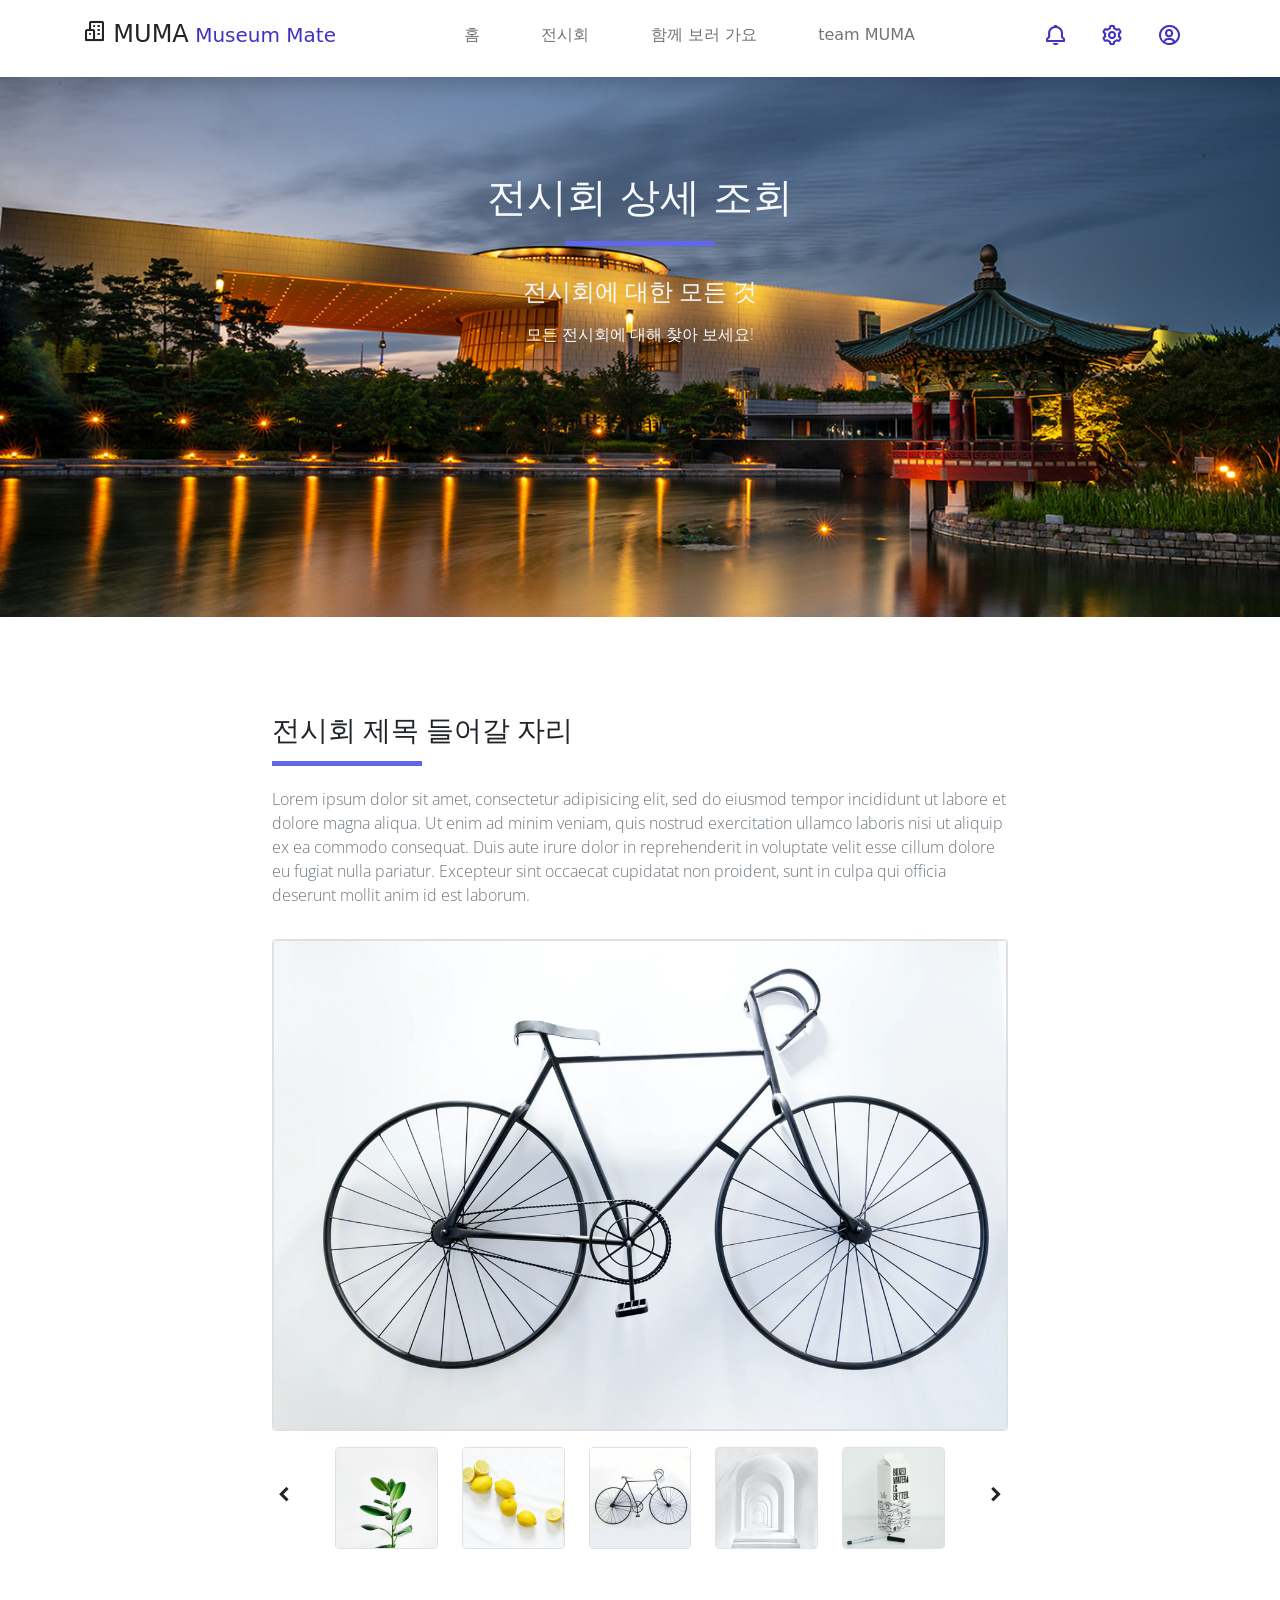
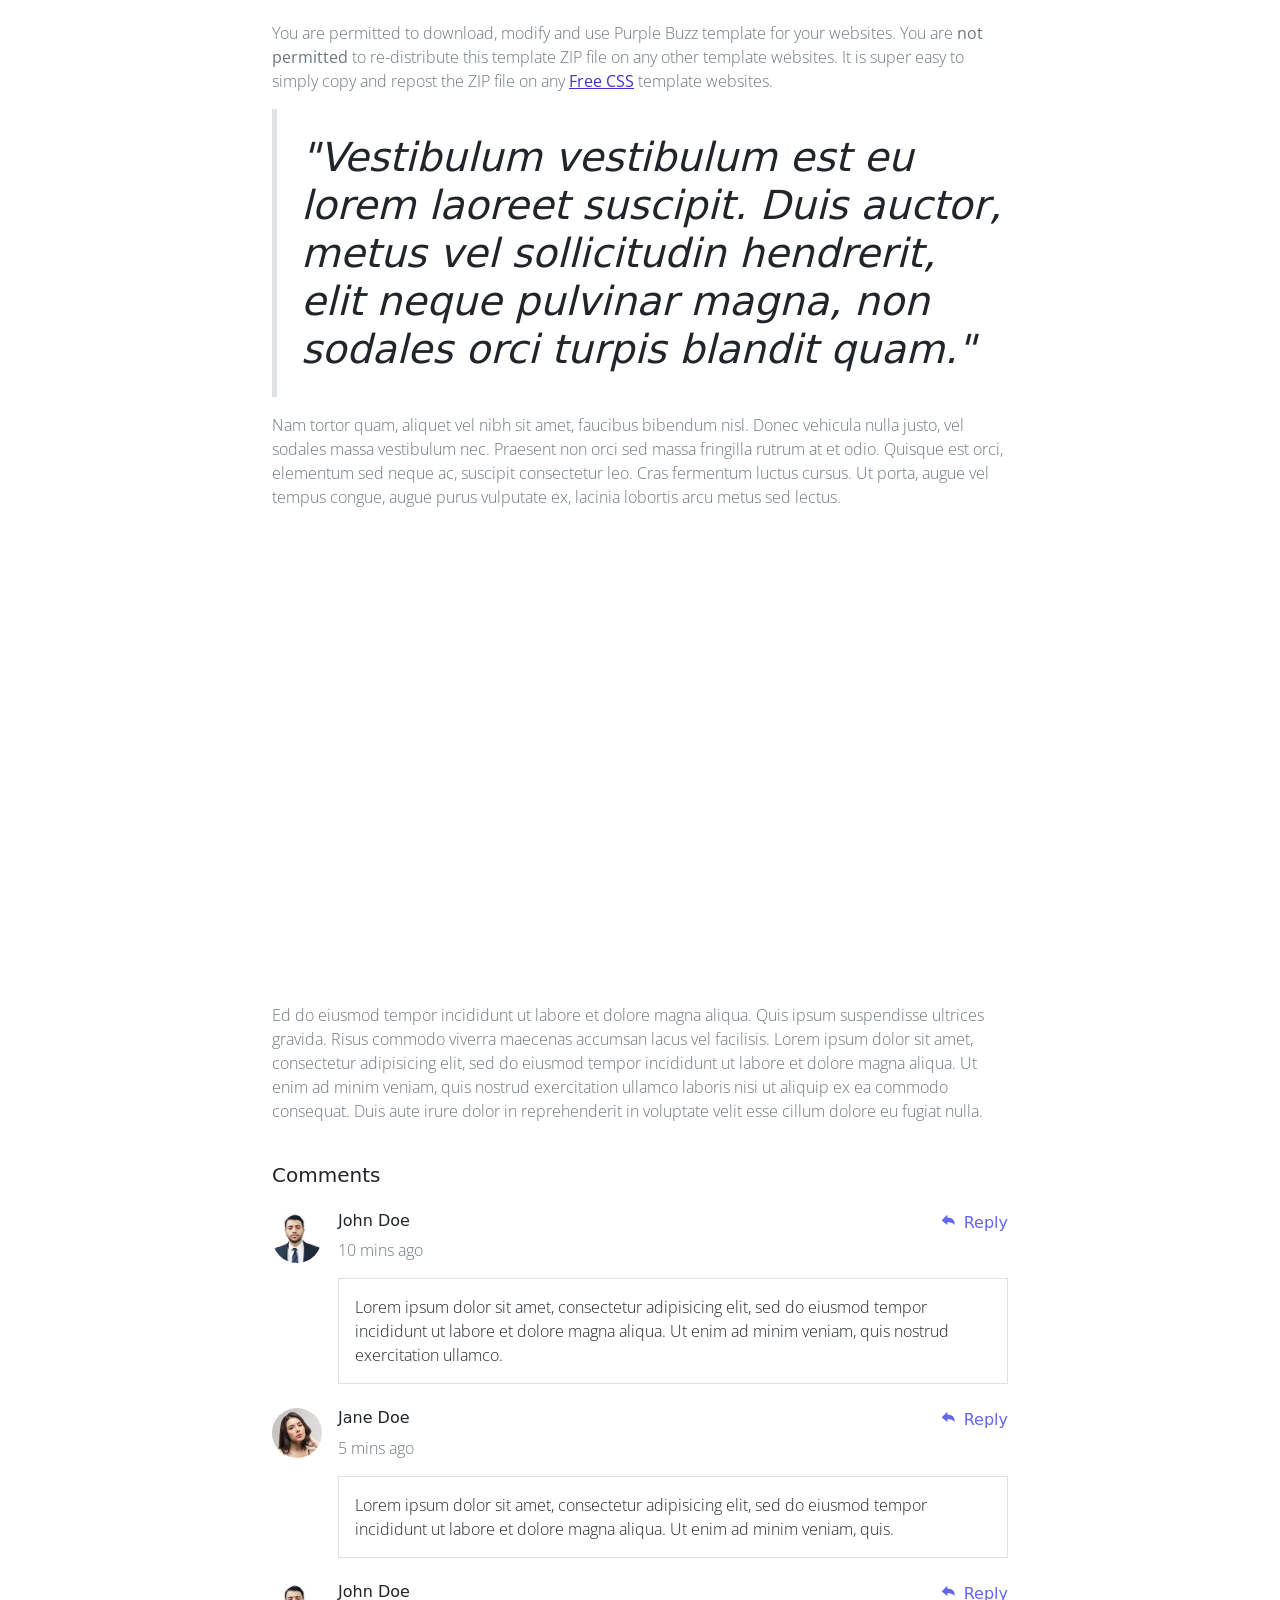
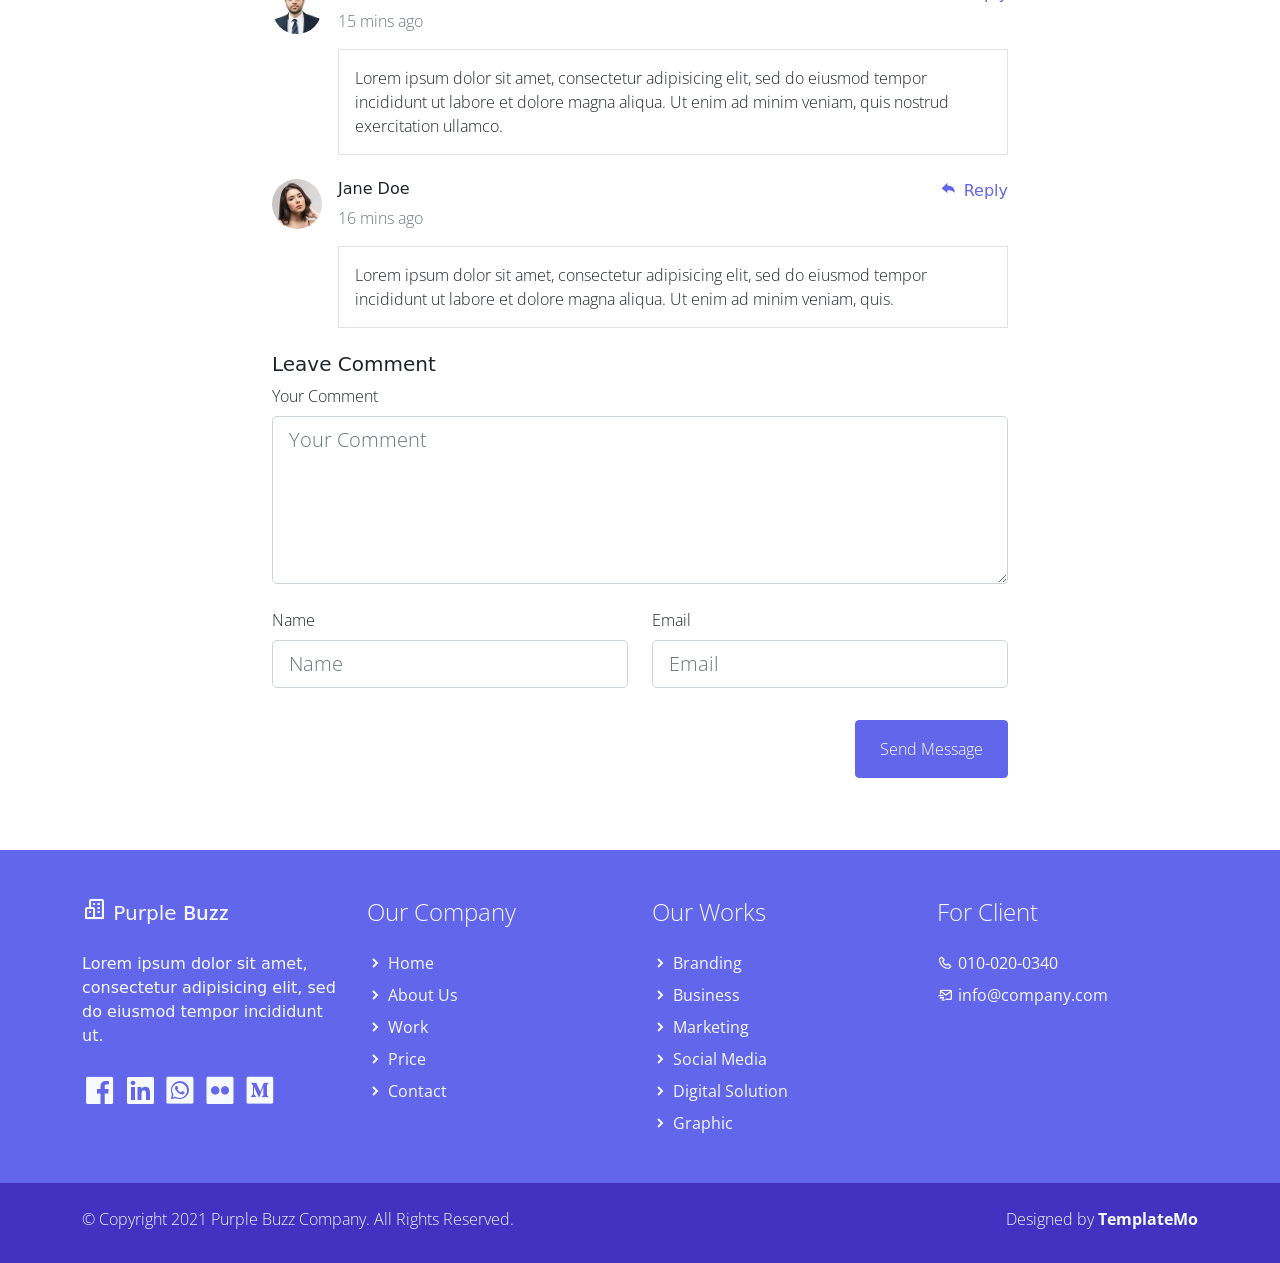
==== work-single.html @ 75fea92e "first" ====
<!DOCTYPE html>
<html lang="en">

<head>
    <title>Museum Mate - 전시회 상세 조회</title>
    <meta charset="utf-8">
    <meta name="viewport" content="width=device-width, initial-scale=1">
    <link rel="apple-touch-icon" href="assets/img/apple-icon.png">
    <link rel="shortcut icon" type="image/x-icon" href="assets/img/favicon.ico">
    <!-- Load Require CSS -->
    <link href="assets/css/bootstrap.min.css" rel="stylesheet">
    <!-- Font CSS -->
    <link href="assets/css/boxicon.min.css" rel="stylesheet">
    <link href="https://fonts.googleapis.com/css2?family=Open+Sans:wght@300;400;600&display=swap" rel="stylesheet">
    <!-- Load Tempalte CSS -->
    <link rel="stylesheet" href="assets/css/templatemo.css">
    <!-- Custom CSS -->
    <link rel="stylesheet" href="assets/css/custom.css">
<!--
    
TemplateMo 561 Purple Buzz

https://templatemo.com/tm-561-purple-buzz

-->
</head>

<body>
    <!-- Header -->
    <nav id="main_nav" class="navbar navbar-expand-lg navbar-light bg-white shadow">
        <div class="container d-flex justify-content-between align-items-center">
            <a class="navbar-brand h1" href="index.html">
                <i class='bx bx-buildings bx-sm text-dark'></i>
                <span class="text-dark h4">MUMA</span> <span class="text-primary h5">Museum Mate</span>
            </a>
            <button class="navbar-toggler border-0" type="button" data-bs-toggle="collapse"
                data-bs-target="#navbar-toggler-success" aria-controls="navbarSupportedContent" aria-expanded="false"
                aria-label="Toggle navigation">
                <span class="navbar-toggler-icon"></span>
            </button>

            <div class="align-self-center collapse navbar-collapse flex-fill  d-lg-flex justify-content-lg-between" id="navbar-toggler-success">
                <div class="flex-fill mx-xl-5 mb-2">
                    <ul class="nav navbar-nav d-flex justify-content-between mx-xl-5 text-center text-dark">
                        <li class="nav-item">
                            <a class="nav-link btn-outline-primary rounded-pill px-3" href="index.html">홈</a>
                        </li>
                        <li class="nav-item">
                            <a class="nav-link btn-outline-primary rounded-pill px-3" href="work.html">전시회</a>
                        </li>
                        <li class="nav-item">
                            <a class="nav-link btn-outline-primary rounded-pill px-3" href="pricing.html">함께 보러 가요</a>
                        </li>
                        <li class="nav-item">
                            <a class="nav-link btn-outline-primary rounded-pill px-3" href="about.html">team MUMA</a>
                        </li>
                    </ul>
                </div>
                <div class="navbar align-self-center d-flex">
                    <a class="nav-link" href="#"><i class='bx bx-bell bx-sm bx-tada-hover text-primary'></i></a>
                    <a class="nav-link" href="#"><i class='bx bx-cog bx-sm text-primary'></i></a>
                    <a class="nav-link" href="#"><i class='bx bx-user-circle bx-sm text-primary'></i></a>
                </div>
            </div>
        </div>
    </nav>
    <!-- Close Header -->


    <!-- Start Banner Hero -->
    <div id="index_banner" class="bg-light w-100">
        <div class="container-fluid text-light d-flex justify-content-center align-items-center border-0 rounded-0 p-0 py-5">
            <div class="banner-content col-lg-8 m-lg-auto text-center py-5 px-3">
                <h1 class="banner-heading h2 pb-5 typo-space-line-center">전시회 상세 조회</<h1>
                </h1>
                <h3 class="h4 pb-2 light-300">전시회에 대한 모든 것</h3>
                <p class="banner-footer light-300">
                    모든 전시회에 대해 찾아 보세요!
                </p>
            </div>
        </div>
    </div>
    <!-- End Banner Hero -->

    <!-- Start Work Sigle -->
    <section id="exhibition-container" class="container py-5">

        <div class="row pt-5">
            <div class="worksingle-content col-lg-8 m-auto text-left justify-content-center">
                <h2 class="worksingle-heading h3 pb-3 light-300 typo-space-line">전시회 제목 들어갈 자리</h2>
                <p class="worksingle-footer py-3 text-muted light-300">
                    Lorem ipsum dolor sit amet, consectetur adipisicing elit, sed do eiusmod
                    tempor incididunt ut labore et dolore magna aliqua. Ut enim ad minim veniam,
                    quis nostrud exercitation ullamco laboris nisi ut aliquip ex ea commodo
                    consequat. Duis aute irure dolor in reprehenderit in voluptate velit esse
                    cillum dolore eu fugiat nulla pariatur. Excepteur sint occaecat cupidatat non
                    proident, sunt in culpa qui officia deserunt mollit anim id est laborum.
                </p>
            </div>
        </div><!-- End Blog Cover -->

        <div class="row justify-content-center pb-4">
            <div class="col-lg-8">
                <div id="templatemo-slide-link-target" class="card mb-3">
                    <img class="img-fluid border rounded" src="./assets/img/work-slide-04.jpg" alt="Card image cap">
                </div>
                <div class="worksingle-slide-footer row">

                    <!--Start Controls-->
                    <div class="col-1 align-self-center">
                        <a href="#multi-item-example" role="button" data-bs-slide="prev">
                            <i class='bx bxs-chevron-left bx-sm text-dark'></i>
                        </a>
                    </div>
                    <!--End Controls-->

                    <!--Start Carousel Wrapper-->
                    <div id="multi-item-example" class="col-10 carousel slide" data-bs-ride="carousel">
                        <!--Start Slides-->
                        <div class="carousel-inner" role="listbox">

                            <!--First slide-->
                            <div class="carousel-item active">
                                <div class="row">
                                    <div class="col">
                                        <a class="templatemo-slide-link" href="./assets/img/work-slide-06.jpg">
                                            <img class="img-fluid border rounded" src="./assets/img/work-slide-06-small.jpg" alt="Product Image">
                                        </a>
                                    </div>
                                    <div class="col">
                                        <a class="templatemo-slide-link" href="./assets/img/work-slide-05.jpg">
                                            <img class="img-fluid border rounded" src="./assets/img/work-slide-05-small.jpg" alt="Product Image">
                                        </a>
                                    </div>
                                    <div class="col">
                                        <a class="templatemo-slide-link" href="./assets/img/work-slide-04.jpg">
                                            <img class="img-fluid border rounded" src="./assets/img/work-slide-04-small.jpg" alt="Product Image">
                                        </a>
                                    </div>
                                    <div class="col">
                                        <a class="templatemo-slide-link" href="./assets/img/work-slide-03.jpg">
                                            <img class="img-fluid border rounded" src="./assets/img/work-slide-03-small.jpg" alt="Product Image">
                                        </a>
                                    </div>
                                    <div class="col">
                                        <a class="templatemo-slide-link" href="./assets/img/work-slide-01.jpg">
                                            <img class="img-fluid border rounded" src="./assets/img/work-slide-01-small.jpg" alt="Product Image">
                                        </a>
                                    </div>
                                </div>
                            </div>
                            <!--/.First slide-->

                            <!--Second slide-->
                            <div class="carousel-item">
                                <div class="row">
                                    <div class="col">
                                        <a class="templatemo-slide-link" href="./assets/img/work-slide-01.jpg">
                                            <img class="img-fluid border rounded" src="./assets/img/work-slide-01-small.jpg" alt="Product Image">
                                        </a>
                                    </div>
                                    <div class="col">
                                        <a class="templatemo-slide-link" href="./assets/img/work-slide-03.jpg">
                                            <img class="img-fluid border rounded" src="./assets/img/work-slide-03-small.jpg" alt="Product Image">
                                        </a>
                                    </div>
                                    <div class="col">
                                        <a class="templatemo-slide-link" href="./assets/img/work-slide-02.jpg">
                                            <img class="img-fluid border rounded" src="./assets/img/work-slide-02-small.jpg" alt="Product Image">
                                        </a>
                                    </div>
                                    <div class="col">
                                        <a class="templatemo-slide-link" href="./assets/img/work-slide-01.jpg">
                                            <img class="img-fluid border rounded" src="./assets/img/work-slide-01-small.jpg" alt="Product Image">
                                        </a>
                                    </div>
                                    <div class="col">
                                        <a class="templatemo-slide-link" href="./assets/img/work-slide-06.jpg">
                                            <img class="img-fluid border rounded" src="./assets/img/work-slide-06-small.jpg" alt="Product Image">
                                        </a>
                                    </div>
                                </div>
                            </div>
                            <!--/.Second slide-->

                            <!--Second slide-->
                            <div class="carousel-item">
                                <div class="row">
                                    <div class="col">
                                        <a class="templatemo-slide-link" href="./assets/img/work-slide-01.jpg">
                                            <img class="img-fluid border rounded" src="./assets/img/work-slide-01-small.jpg" alt="Product Image">
                                        </a>
                                    </div>
                                    <div class="col">
                                        <a class="templatemo-slide-link" href="./assets/img/work-slide-03.jpg">
                                            <img class="img-fluid border rounded" src="./assets/img/work-slide-03-small.jpg" alt="Product Image">
                                        </a>
                                    </div>
                                    <div class="col">
                                        <a class="templatemo-slide-link" href="./assets/img/work-slide-02.jpg">
                                            <img class="img-fluid border rounded" src="./assets/img/work-slide-02-small.jpg" alt="Product Image">
                                        </a>
                                    </div>
                                    <div class="col">
                                        <a class="templatemo-slide-link" href="./assets/img/work-slide-01.jpg">
                                            <img class="img-fluid border rounded" src="./assets/img/work-slide-01-small.jpg" alt="Product Image">
                                        </a>
                                    </div>
                                    <div class="col">
                                        <a class="templatemo-slide-link" href="./assets/img/work-slide-06.jpg">
                                            <img class="img-fluid border rounded" src="./assets/img/work-slide-06-small.jpg" alt="Product Image">
                                        </a>
                                    </div>
                                </div>
                            </div>
                            <!--/.Second slide-->

                        </div>
                        <!--End Slides-->
                    </div>
                    <!--End Carousel Wrapper-->

                    <!--Start Controls-->
                    <div class="col-1 align-self-center text-end">
                        <a href="#multi-item-example" role="button" data-bs-slide="next">
                            <i class='bx bxs-chevron-right bx-sm text-dark'></i>
                        </a>
                    </div>
                    <!--End Controls-->

                </div>
            </div>
        </div><!-- End Slider -->

        <div class="row">
            <div class="col-md-8 m-auto text-left justify-content-center">
                <p class="pt-5 text-muted light-300">
                    You are permitted to download, modify and use Purple Buzz template for your websites. You are <strong>not permitted</strong> to re-distribute this template ZIP file on any other template websites. It is super easy to simply copy and repost the ZIP file on any <a rel="nofollow" href="https://www.google.com/search?q=free+css" target="_blank">Free CSS</a> template websites.
                </p>
            </div>
        </div><!-- End Paragrph -->


        <div class="row">
            <div class="col-md-8 m-auto text-left justify-content-center">
                <p class="display-6 py-4 ps-4 border border-5 border-top-0 border-end-0 border-bottom-0 border-start">
                    <i>
                          "Vestibulum vestibulum est eu lorem laoreet suscipit. Duis auctor,
                          metus vel sollicitudin hendrerit, elit neque pulvinar magna, non
                          sodales orci turpis blandit quam."
                      </i>
                </p>
                <p class="text-muted light-300">
                    Nam tortor quam, aliquet vel nibh sit amet, faucibus bibendum nisl.
                    Donec vehicula nulla justo, vel sodales massa vestibulum nec. Praesent
                    non orci sed massa fringilla rutrum at et odio. Quisque est orci,
                    elementum sed neque ac, suscipit consectetur leo. Cras fermentum luctus
                    cursus. Ut porta, augue vel tempus congue, augue purus vulputate ex,
                    lacinia lobortis arcu metus sed lectus.
                </p>
            </div>
        </div><!-- End Qute -->


        <div class="row justify-content-center">
            <div class="col-lg-8 pt-4 pb-4">
                <div class="ratio ratio-16x9">
                    <iframe class="embed-responsive-item" src="https://www.youtube.com/embed/1z--ZRS5x5U" allowfullscreen></iframe>
                </div>
            </div>
        </div><!-- End Video -->

        <div class="row justify-content-center">
            <div class="col-lg-8 ml-auto mr-auto pt-3 pb-4">
                <p class="text-muted light-300">
                    Ed do eiusmod tempor incididunt ut labore et dolore magna aliqua.
                    Quis ipsum suspendisse ultrices gravida. Risus commodo viverra maecenas
                    accumsan lacus vel facilisis. Lorem ipsum dolor sit amet, consectetur
                    adipisicing elit, sed do eiusmod tempor incididunt ut labore et dolore
                    magna aliqua. Ut enim ad minim veniam, quis nostrud exercitation ullamco
                    laboris nisi ut aliquip ex ea commodo consequat. Duis aute irure dolor
                    in reprehenderit in voluptate velit esse cillum dolore eu fugiat nulla.
                </p>
            </div>
        </div>
        <!-- End Work Sigle -->

        <!-- Start Comment -->
        <div class="row justify-content-center">
            <div class="worksingle-comment-heading col-8 m-auto pb-3">
                <h4 class="h5">Comments</h4>
            </div>
        </div>

        <div class="row pb-4">
            <div class="worksingle-comment-body col-md-8 m-auto">
                <div class="d-flex">
                    <div>
                        <img class="rounded-circle" src="./assets/img/team-05.jpg" style="width: 50px;">
                    </div>
                    <div class="comment-body">
                        <div class="comment-header d-flex justify-content-between ms-3">
                            <div class="header text-start">
                                <h5 class="h6">John Doe</h5>
                                <p class="text-muted light-300">10 mins ago</p>
                            </div>
                            <a href="#" class="text-decoration-none text-secondary"><i class='bx bxs-share me-2'></i>Reply</a>
                        </div>
                        <div class="footer">
                            <div class="card-body border ms-3 light-300">
                                Lorem ipsum dolor sit amet, consectetur adipisicing elit, sed do eiusmod
                                tempor incididunt ut labore et dolore magna aliqua. Ut enim ad minim veniam,
                                quis nostrud exercitation ullamco.
                            </div>
                        </div>
                    </div>
                </div>
            </div>
        </div><!-- End Comment -->


        <div class="row pb-4">
            <div class="col-lg-8 m-auto">
                <div class="d-flex">
                    <div>
                        <img class="rounded-circle" src="./assets/img/team-01.jpg" style="width: 50px;">
                    </div>
                    <div class="comment-body">
                        <div class="comment-header d-flex justify-content-between ms-3">
                            <div class="header text-start">
                                <h5 class="h6">Jane Doe</h5>
                                <p class="text-muted light-300">5 mins ago</p>
                            </div>
                            <a href="#" class="text-decoration-none text-secondary"><i class='bx bxs-share me-2'></i>Reply</a>
                        </div>
                        <div class="footer">
                            <div class="card-body border ms-3 light-300">
                                Lorem ipsum dolor sit amet, consectetur adipisicing elit, sed do eiusmod
                                tempor incididunt ut labore et dolore magna aliqua. Ut enim ad minim veniam,
                                quis.
                            </div>
                        </div>
                    </div>
                </div>
            </div>
        </div><!-- End Comment -->


        <div class="row pb-4">
            <div class="col-lg-8 m-auto">
                <div class="d-flex ml-4">
                    <div>
                        <img class="rounded-circle" src="./assets/img/team-05.jpg" style="width: 50px;">
                    </div>
                    <div class="comment-body">
                        <div class="comment-header d-flex justify-content-between ms-3">
                            <div class="header text-start">
                                <h5 class="h6">John Doe</h5>
                                <p class="text-muted light-300">15 mins ago</p>
                            </div>
                            <a href="#" class="text-decoration-none text-secondary"><i class='bx bxs-share me-2'></i>Reply</a>
                        </div>
                        <div class="footer">
                            <div class="card-body border ms-3 light-300">
                                Lorem ipsum dolor sit amet, consectetur adipisicing elit, sed do eiusmod
                                tempor incididunt ut labore et dolore magna aliqua. Ut enim ad minim veniam,
                                quis nostrud exercitation ullamco.
                            </div>
                        </div>
                    </div>
                </div>
            </div>
        </div><!-- End Comment -->


        <div class="row pb-4">
            <div class="col-lg-8 m-auto">
                <div class="d-flex ml-5">
                    <div>
                        <img class="rounded-circle" src="./assets/img/team-01.jpg" style="width: 50px;">
                    </div>
                    <div class="comment-body">
                        <div class="comment-header d-flex justify-content-between ms-3">
                            <div class="header text-start">
                                <h5 class="h6">Jane Doe</h5>
                                <p class="text-muted light-300">16 mins ago</p>
                            </div>
                            <a href="#" class="text-decoration-none text-secondary"><i class='bx bxs-share me-2'></i>Reply</a>
                        </div>
                        <div class="footer">
                            <div class="card-body border ms-3 light-300">
                                Lorem ipsum dolor sit amet, consectetur adipisicing elit, sed do eiusmod
                                tempor incididunt ut labore et dolore magna aliqua. Ut enim ad minim veniam,
                                quis.
                            </div>
                        </div>
                    </div>
                </div>
            </div>
        </div><!-- End Comment -->


        <div class="row pb-4">
            <div class="worksingle-comment-footer col-lg-8 m-auto">
                <h4 class="h5">Leave Comment</h4>
                <form class="col-md-12 m-auto" method="POST" action="#" role="form">

                    <div class="form-group">
                        <label class="pb-2 pt-sm-0 pt-4 light-300" for="inputmessage">Your Comment</label>
                        <textarea class="form-control form-control-lg light-300" id="inputmessage" name="inputmessage" placeholder="Your Comment" rows="5"></textarea>
                    </div>

                    <div class="row py-4">
                        <div class="col-lg-6">
                            <label class="pb-2 light-300" for="inputname">Name</label>
                            <input type="text" class="form-control form-control-lg light-300" id="inputname" name="inputname" placeholder="Name">
                        </div>
                        <div class="col-lg-6">
                            <label class="pb-2 pt-sm-0 pt-4 light-300" for="inputemail">Email</label>
                            <input type="email" class="form-control form-control-lg light-300" id="inputemail" name="inputemail" placeholder="Email">
                        </div>
                    </div>

                    <div class="form-row pt-2">
                        <div class="col-md-12 col-10 text-end">
                            <button type="submit" class="btn btn-secondary text-white px-md-4 px-2 py-md-3 py-1 radius-0 light-300">Send Message</button>
                        </div>
                    </div>
                </form>
            </div>
        </div><!-- End Comment Form -->


    </section>
    <!-- End Work Sigle -->

    <!-- Start Footer -->
    <footer class="bg-secondary pt-4">
        <div class="container">
            <div class="row py-4">

                <div class="col-lg-3 col-12 align-left">
                    <a class="navbar-brand" href="index.html">
                        <i class='bx bx-buildings bx-sm text-light'></i>
                        <span class="text-light h5">Purple</span> <span class="text-light h5 semi-bold-600">Buzz</span>
                    </a>
                    <p class="text-light my-lg-4 my-2">
                        Lorem ipsum dolor sit amet, consectetur adipisicing elit,
                        sed do eiusmod tempor incididunt ut.
                    </p>
                    <ul class="list-inline footer-icons light-300">
                        <li class="list-inline-item m-0">
                            <a class="text-light" target="_blank" href="http://facebook.com/">
                                <i class='bx bxl-facebook-square bx-md'></i>
                            </a>
                        </li>
                        <li class="list-inline-item m-0">
                            <a class="text-light" target="_blank" href="https://www.linkedin.com/">
                                <i class='bx bxl-linkedin-square bx-md'></i>
                            </a>
                        </li>
                        <li class="list-inline-item m-0">
                            <a class="text-light" target="_blank" href="https://www.whatsapp.com/">
                                <i class='bx bxl-whatsapp-square bx-md'></i>
                            </a>
                        </li>
                        <li class="list-inline-item m-0">
                            <a class="text-light" target="_blank" href="https://www.flickr.com/">
                                <i class='bx bxl-flickr-square bx-md'></i>
                            </a>
                        </li>
                        <li class="list-inline-item m-0">
                            <a class="text-light" target="_blank" href="https://www.medium.com/">
                                <i class='bx bxl-medium-square bx-md' ></i>
                            </a>
                        </li>
                    </ul>
                </div>

                <div class="col-lg-3 col-md-4 my-sm-0 mt-4">
                    <h3 class="h4 pb-lg-3 text-light light-300">Our Company</h2>
                        <ul class="list-unstyled text-light light-300">
                            <li class="pb-2">
                                <i class='bx-fw bx bxs-chevron-right bx-xs'></i><a class="text-decoration-none text-light" href="index.html">Home</a>
                            </li>
                            <li class="pb-2">
                                <i class='bx-fw bx bxs-chevron-right bx-xs'></i><a class="text-decoration-none text-light py-1" href="about.html">About Us</a>
                            </li>
                            <li class="pb-2">
                                <i class='bx-fw bx bxs-chevron-right bx-xs'></i><a class="text-decoration-none text-light py-1" href="work.html">Work</a>
                            </li>
                            <li class="pb-2">
                                <i class='bx-fw bx bxs-chevron-right bx-xs'></i></i><a class="text-decoration-none text-light py-1" href="pricing.html">Price</a>
                            </li>
                            <li class="pb-2">
                                <i class='bx-fw bx bxs-chevron-right bx-xs'></i><a class="text-decoration-none text-light py-1" href="contact.html">Contact</a>
                            </li>
                        </ul>
                </div>

                <div class="col-lg-3 col-md-4 my-sm-0 mt-4">
                    <h2 class="h4 pb-lg-3 text-light light-300">Our Works</h2>
                    <ul class="list-unstyled text-light light-300">
                        <li class="pb-2">
                            <i class='bx-fw bx bxs-chevron-right bx-xs'></i><a class="text-decoration-none text-light py-1" href="#">Branding</a>
                        </li>
                        <li class="pb-2">
                            <i class='bx-fw bx bxs-chevron-right bx-xs'></i><a class="text-decoration-none text-light py-1" href="#">Business</a>
                        </li>
                        <li class="pb-2">
                            <i class='bx-fw bx bxs-chevron-right bx-xs'></i><a class="text-decoration-none text-light py-1" href="#">Marketing</a>
                        </li>
                        <li class="pb-2">
                            <i class='bx-fw bx bxs-chevron-right bx-xs'></i><a class="text-decoration-none text-light py-1" href="#">Social Media</a>
                        </li>
                        <li class="pb-2">
                            <i class='bx-fw bx bxs-chevron-right bx-xs'></i><a class="text-decoration-none text-light py-1" href="#">Digital Solution</a>
                        </li>
                        <li class="pb-2">
                            <i class='bx-fw bx bxs-chevron-right bx-xs'></i><a class="text-decoration-none text-light py-1" href="#">Graphic</a>
                        </li>
                    </ul>
                </div>

                <div class="col-lg-3 col-md-4 my-sm-0 mt-4">
                    <h2 class="h4 pb-lg-3 text-light light-300">For Client</h2>
                    <ul class="list-unstyled text-light light-300">
                        <li class="pb-2">
                            <i class='bx-fw bx bx-phone bx-xs'></i><a class="text-decoration-none text-light py-1" href="tel:010-020-0340">010-020-0340</a>
                        </li>
                        <li class="pb-2">
                            <i class='bx-fw bx bx-mail-send bx-xs'></i><a class="text-decoration-none text-light py-1" href="mailto:info@company.com">info@company.com</a>
                        </li>
                    </ul>
                </div>

            </div>
        </div>

        <div class="w-100 bg-primary py-3">
            <div class="container">
                <div class="row pt-2">
                    <div class="col-lg-6 col-sm-12">
                        <p class="text-lg-start text-center text-light light-300">
                            © Copyright 2021 Purple Buzz Company. All Rights Reserved.
                        </p>
                    </div>
                    <div class="col-lg-6 col-sm-12">
                        <p class="text-lg-end text-center text-light light-300">
                            Designed by <a rel="sponsored" class="text-decoration-none text-light" href="https://templatemo.com/" target="_blank"><strong>TemplateMo</strong></a>
                        </p>
                    </div>
                </div>
            </div>
        </div>

    </footer>
    <!-- End Footer -->


    <!-- Bootstrap -->
    <script src="assets/js/bootstrap.bundle.min.js"></script>
    <!-- Load jQuery require for Page Script -->
    <script src="assets/js/jquery.min.js"></script>
    <!-- Page Script -->
    <script>
        $(window).load(function() {
            // Slide
            $('.templatemo-slide-link').click(function() {
                var this_href = $(this).attr('href');
                $('#templatemo-slide-link-target img').attr('src', this_href);
                return false;
            });
            // End Slide
        });
    </script>
    <!-- Templatemo -->
    <script src="assets/js/templatemo.js"></script>
    <!-- Custom -->
    <script src="assets/js/custom.js"></script>
    <script>
        const queryString = window.location.href.split('?')[1]
        const id = queryString.split('=')[1]
        fetch(`http://localhost:8080/api/v1/exhibitions/${id}`)
        .then(res => res.json())
        .then(contents => {
            const html = `
            <div class="row pt-5">
                <div class="worksingle-content col-lg-8 m-auto text-left justify-content-center">
                    <h2 class="worksingle-heading h3 pb-3 light-300 typo-space-line">${contents.result.name}</h2>
                    <div><img src=${contents.result.mainImgUrl} /></div>
                    <h3>${contents.result.galleryLocation}</h3>
                    <p class="worksingle-footer py-3 text-muted light-300">
                        ${contents.result.detailInfo}
                    </p>
                </div>
            </div>
            `

            const div = document.getElementById('exhibition-container')
            div.innerHTML = html;
        })
    </script>
</body>

</html>
---- assets/css/templatemo.css ----
/*

TemplateMo 561 Purple Buzz

https://templatemo.com/tm-561-purple-buzz

---------------------------------------------
Table of contents
------------------------------------------------
1. Typography
2. Main Nav
3. Home
4. About
5. Work
6. Single Work
7. Pricing
8. Contact
--------------------------------------------- */

html {font-family: 'Open Sans', sans-serif;}
/* Typography */
p, a {font-weight: 400;}
.h2 {font-size: 40px;}
.h3 {font-size: 28px;}
.light-300 {
  font-family: 'Open Sans', sans-serif !important;
  font-weight: 300;
}
.regular-400 {
  font-family: 'Open Sans', sans-serif !important;
  font-weight: 400;
}
.semi-bold-600 {
  font-family: 'Open Sans', sans-serif !important;
  font-weight: 600;
}
.typo-space-line::after,
.typo-space-line-center::after {
  content: "";
  width: 150px;
  display:block;
  position: absolute;
  border-bottom:  5px solid #6266ea;
  padding-top: .5em;
}
.typo-space-line-center::after {
  left: 50%;
  margin-left: -75px;
}
/* Main Nav */
#main_nav .nav-item .nav-link:hover {color: #fff;}
/* Home */
#index_banner {
  background-image: url('/assets/img/d641942b085402b7.jpg');
  background-position: center center; background-size: cover;
  height: 100%;
  min-height: 60vh;
  width: 100%;
}
#index_banner .carousel-item {
  min-height: 60vh;
}
#index_banner .carousel-control-prev i,
#index_banner .carousel-control-next i {
  color: #6266ea !important;
  text-decoration: none;
  font-size: 4em;
}
#index_banner .carousel-inner {
  height: 80vh;
}
#index_banner .carousel-indicators li,
#index_banner .carousel-indicators.active {
  background-color: #6266ea !important;
}
.service-wrapper .service-footer {
  max-width: 720px;
}
.service-work.card {
  border-radius: 10px !important;
  cursor: pointer;
}
.service-work .service-work-vertical {
	background: rgb(0,0,0);
  background: linear-gradient(0deg, rgba(0,0,0,1) 0%, rgba(0,0,0,0) 33.33%, rgba(255,255,255,1) 66.66%, rgba(255,255,255,0) 99.99%);
  background-size: 300% 300%;
  background-position: 0% 100%;
  transition: .5s;
}
.service-work .service-work-vertical:hover {
  background-position: 0% 0%;
  transition: .5s;
}
.service-work .service-work-vertical:hover * {
  color: #000;
  border-color: #000;
  transition: .5s;
}
.recent-work.card{
  border-radius: 10px !important;
}
.recent-work .recent-work-vertical {
	background: rgb(255,255,255);
  background: linear-gradient(0deg, rgba(255,255,255,1) 0%, rgba(255,255,255,0) 33.333%, rgba(97,84,199,1) 66.666%, rgba(255,255,255,0) 99.999%);
  background-size: 300% 300%;
  background-position: 0% 100%;
  transition: .5s;
  cursor: pointer;
}
.recent-work .recent-work-vertical:hover {
  background-position: 0% 0%;
  transition: .5s;
}
.recent-work .recent-work-vertical:hover div.recent-work-content {
  top: 50%;
  margin-top: -2.5em;
  position: absolute;
}
.recent-work .recent-work-vertical:hover * {
  color: white;
  transition: .5s;
}
/* About */
#work_banner {
  background-image: url('/assets/img/banner-bg-02.jpg');
  background-position: center center; background-size: cover;
  height: 100%;
  width: 100%;
}
.progress {
  height: 8px;
}
.objective-icon {
  border-radius: 13px;
  width: 8rem;
}
.partner-wap {
  background-color: #7276ec;
  transition: 1s;
  cursor: pointer;
}
.partner-wap:hover {
  background-color: #b1b3f5;
}
.why-us {
  background: rgb(239,239,253);
  background: -moz-linear-gradient(0deg, rgba(239,239,253,1) 50%, rgba(255,255,255,1) 50%);
  background: -webkit-linear-gradient(0deg, rgba(239,239,253,1) 50%, rgba(255,255,255,1) 50%);
  background: linear-gradient(0deg, rgba(239,239,253,1) 50%, rgba(255,255,255,1) 50%);
  filter: progid:DXImageTransform.Microsoft.gradient(startColorstr="#efeffd",endColorstr="#ffffff",GradientType=1);
}
.team-member-img {
  transition-duration: 0.15s;
}
.team-member:hover .team-member-img {
  padding: 10px !important;
}

/* Work */
/* Singel Work */
#work_single_banner {
  background-image: url('/assets/img/banner-bg-02.jpg');
  background-position: center center;
  background-size: cover;
  height: 100%;
  width: 100%;
}
.related-content {
  border-radius: 20px;
  cursor: pointer;
}
/* Pricing */
.pricing-list {
  margin-bottom: 1px;
}
.pricing-table {
  max-width: 350px;
  margin: auto;
}
.pricing-table,
.pricing-horizontal {
  border-radius: 15px !important;
}
/* Contact */
#floatingtextarea {
  height: 150px
}
/* Footer */
footer a.text-light:hover {
  color: #bfbfbf !important;
  transition-duration: 0.15s;
}
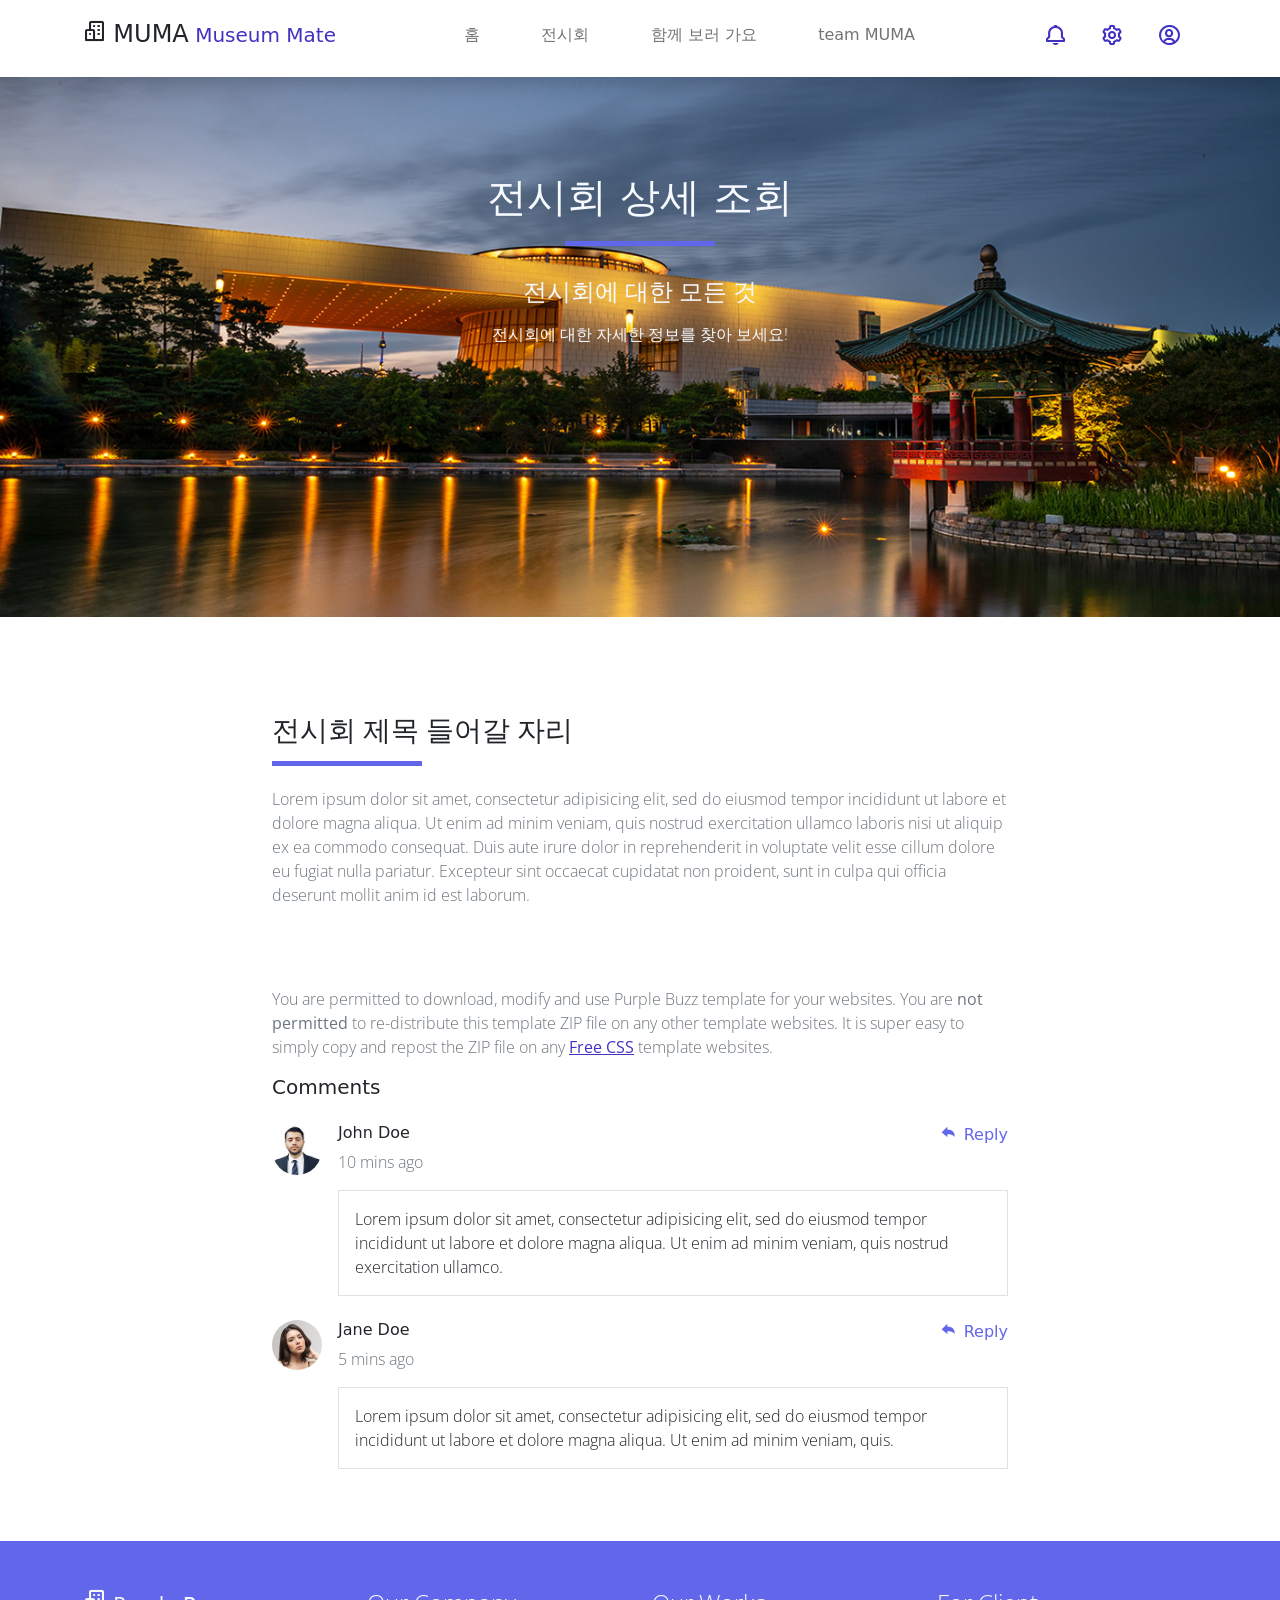
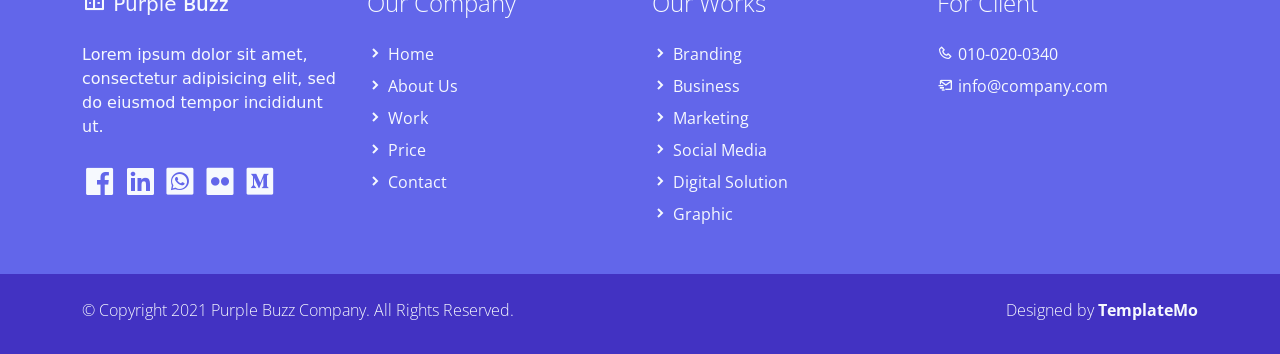
==== commit cfd0cda5: "feat: 전시회 상세조회 페이지 구현(2.8)" ====
--- a/work-single.html
+++ b/work-single.html
@@ -16,13 +16,8 @@
     <link rel="stylesheet" href="assets/css/templatemo.css">
     <!-- Custom CSS -->
     <link rel="stylesheet" href="assets/css/custom.css">
-<!--
+
     
-TemplateMo 561 Purple Buzz
-
-https://templatemo.com/tm-561-purple-buzz
-
--->
 </head>
 
 <body>
@@ -75,7 +70,7 @@
                 </h1>
                 <h3 class="h4 pb-2 light-300">전시회에 대한 모든 것</h3>
                 <p class="banner-footer light-300">
-                    모든 전시회에 대해 찾아 보세요!
+                    전시회에 대한 자세한 정보를 찾아 보세요!
                 </p>
             </div>
         </div>
@@ -97,192 +92,17 @@
                     proident, sunt in culpa qui officia deserunt mollit anim id est laborum.
                 </p>
             </div>
-        </div><!-- End Blog Cover -->
-
-        <div class="row justify-content-center pb-4">
-            <div class="col-lg-8">
-                <div id="templatemo-slide-link-target" class="card mb-3">
-                    <img class="img-fluid border rounded" src="./assets/img/work-slide-04.jpg" alt="Card image cap">
-                </div>
-                <div class="worksingle-slide-footer row">
-
-                    <!--Start Controls-->
-                    <div class="col-1 align-self-center">
-                        <a href="#multi-item-example" role="button" data-bs-slide="prev">
-                            <i class='bx bxs-chevron-left bx-sm text-dark'></i>
-                        </a>
-                    </div>
-                    <!--End Controls-->
-
-                    <!--Start Carousel Wrapper-->
-                    <div id="multi-item-example" class="col-10 carousel slide" data-bs-ride="carousel">
-                        <!--Start Slides-->
-                        <div class="carousel-inner" role="listbox">
-
-                            <!--First slide-->
-                            <div class="carousel-item active">
-                                <div class="row">
-                                    <div class="col">
-                                        <a class="templatemo-slide-link" href="./assets/img/work-slide-06.jpg">
-                                            <img class="img-fluid border rounded" src="./assets/img/work-slide-06-small.jpg" alt="Product Image">
-                                        </a>
-                                    </div>
-                                    <div class="col">
-                                        <a class="templatemo-slide-link" href="./assets/img/work-slide-05.jpg">
-                                            <img class="img-fluid border rounded" src="./assets/img/work-slide-05-small.jpg" alt="Product Image">
-                                        </a>
-                                    </div>
-                                    <div class="col">
-                                        <a class="templatemo-slide-link" href="./assets/img/work-slide-04.jpg">
-                                            <img class="img-fluid border rounded" src="./assets/img/work-slide-04-small.jpg" alt="Product Image">
-                                        </a>
-                                    </div>
-                                    <div class="col">
-                                        <a class="templatemo-slide-link" href="./assets/img/work-slide-03.jpg">
-                                            <img class="img-fluid border rounded" src="./assets/img/work-slide-03-small.jpg" alt="Product Image">
-                                        </a>
-                                    </div>
-                                    <div class="col">
-                                        <a class="templatemo-slide-link" href="./assets/img/work-slide-01.jpg">
-                                            <img class="img-fluid border rounded" src="./assets/img/work-slide-01-small.jpg" alt="Product Image">
-                                        </a>
-                                    </div>
-                                </div>
-                            </div>
-                            <!--/.First slide-->
-
-                            <!--Second slide-->
-                            <div class="carousel-item">
-                                <div class="row">
-                                    <div class="col">
-                                        <a class="templatemo-slide-link" href="./assets/img/work-slide-01.jpg">
-                                            <img class="img-fluid border rounded" src="./assets/img/work-slide-01-small.jpg" alt="Product Image">
-                                        </a>
-                                    </div>
-                                    <div class="col">
-                                        <a class="templatemo-slide-link" href="./assets/img/work-slide-03.jpg">
-                                            <img class="img-fluid border rounded" src="./assets/img/work-slide-03-small.jpg" alt="Product Image">
-                                        </a>
-                                    </div>
-                                    <div class="col">
-                                        <a class="templatemo-slide-link" href="./assets/img/work-slide-02.jpg">
-                                            <img class="img-fluid border rounded" src="./assets/img/work-slide-02-small.jpg" alt="Product Image">
-                                        </a>
-                                    </div>
-                                    <div class="col">
-                                        <a class="templatemo-slide-link" href="./assets/img/work-slide-01.jpg">
-                                            <img class="img-fluid border rounded" src="./assets/img/work-slide-01-small.jpg" alt="Product Image">
-                                        </a>
-                                    </div>
-                                    <div class="col">
-                                        <a class="templatemo-slide-link" href="./assets/img/work-slide-06.jpg">
-                                            <img class="img-fluid border rounded" src="./assets/img/work-slide-06-small.jpg" alt="Product Image">
-                                        </a>
-                                    </div>
-                                </div>
-                            </div>
-                            <!--/.Second slide-->
-
-                            <!--Second slide-->
-                            <div class="carousel-item">
-                                <div class="row">
-                                    <div class="col">
-                                        <a class="templatemo-slide-link" href="./assets/img/work-slide-01.jpg">
-                                            <img class="img-fluid border rounded" src="./assets/img/work-slide-01-small.jpg" alt="Product Image">
-                                        </a>
-                                    </div>
-                                    <div class="col">
-                                        <a class="templatemo-slide-link" href="./assets/img/work-slide-03.jpg">
-                                            <img class="img-fluid border rounded" src="./assets/img/work-slide-03-small.jpg" alt="Product Image">
-                                        </a>
-                                    </div>
-                                    <div class="col">
-                                        <a class="templatemo-slide-link" href="./assets/img/work-slide-02.jpg">
-                                            <img class="img-fluid border rounded" src="./assets/img/work-slide-02-small.jpg" alt="Product Image">
-                                        </a>
-                                    </div>
-                                    <div class="col">
-                                        <a class="templatemo-slide-link" href="./assets/img/work-slide-01.jpg">
-                                            <img class="img-fluid border rounded" src="./assets/img/work-slide-01-small.jpg" alt="Product Image">
-                                        </a>
-                                    </div>
-                                    <div class="col">
-                                        <a class="templatemo-slide-link" href="./assets/img/work-slide-06.jpg">
-                                            <img class="img-fluid border rounded" src="./assets/img/work-slide-06-small.jpg" alt="Product Image">
-                                        </a>
-                                    </div>
-                                </div>
-                            </div>
-                            <!--/.Second slide-->
-
-                        </div>
-                        <!--End Slides-->
-                    </div>
-                    <!--End Carousel Wrapper-->
-
-                    <!--Start Controls-->
-                    <div class="col-1 align-self-center text-end">
-                        <a href="#multi-item-example" role="button" data-bs-slide="next">
-                            <i class='bx bxs-chevron-right bx-sm text-dark'></i>
-                        </a>
-                    </div>
-                    <!--End Controls-->
-
-                </div>
-            </div>
-        </div><!-- End Slider -->
-
+        </div>
+
+        <!-- End Slider -->
         <div class="row">
             <div class="col-md-8 m-auto text-left justify-content-center">
                 <p class="pt-5 text-muted light-300">
                     You are permitted to download, modify and use Purple Buzz template for your websites. You are <strong>not permitted</strong> to re-distribute this template ZIP file on any other template websites. It is super easy to simply copy and repost the ZIP file on any <a rel="nofollow" href="https://www.google.com/search?q=free+css" target="_blank">Free CSS</a> template websites.
                 </p>
             </div>
-        </div><!-- End Paragrph -->
-
-
-        <div class="row">
-            <div class="col-md-8 m-auto text-left justify-content-center">
-                <p class="display-6 py-4 ps-4 border border-5 border-top-0 border-end-0 border-bottom-0 border-start">
-                    <i>
-                          "Vestibulum vestibulum est eu lorem laoreet suscipit. Duis auctor,
-                          metus vel sollicitudin hendrerit, elit neque pulvinar magna, non
-                          sodales orci turpis blandit quam."
-                      </i>
-                </p>
-                <p class="text-muted light-300">
-                    Nam tortor quam, aliquet vel nibh sit amet, faucibus bibendum nisl.
-                    Donec vehicula nulla justo, vel sodales massa vestibulum nec. Praesent
-                    non orci sed massa fringilla rutrum at et odio. Quisque est orci,
-                    elementum sed neque ac, suscipit consectetur leo. Cras fermentum luctus
-                    cursus. Ut porta, augue vel tempus congue, augue purus vulputate ex,
-                    lacinia lobortis arcu metus sed lectus.
-                </p>
-            </div>
-        </div><!-- End Qute -->
-
-
-        <div class="row justify-content-center">
-            <div class="col-lg-8 pt-4 pb-4">
-                <div class="ratio ratio-16x9">
-                    <iframe class="embed-responsive-item" src="https://www.youtube.com/embed/1z--ZRS5x5U" allowfullscreen></iframe>
-                </div>
-            </div>
-        </div><!-- End Video -->
-
-        <div class="row justify-content-center">
-            <div class="col-lg-8 ml-auto mr-auto pt-3 pb-4">
-                <p class="text-muted light-300">
-                    Ed do eiusmod tempor incididunt ut labore et dolore magna aliqua.
-                    Quis ipsum suspendisse ultrices gravida. Risus commodo viverra maecenas
-                    accumsan lacus vel facilisis. Lorem ipsum dolor sit amet, consectetur
-                    adipisicing elit, sed do eiusmod tempor incididunt ut labore et dolore
-                    magna aliqua. Ut enim ad minim veniam, quis nostrud exercitation ullamco
-                    laboris nisi ut aliquip ex ea commodo consequat. Duis aute irure dolor
-                    in reprehenderit in voluptate velit esse cillum dolore eu fugiat nulla.
-                </p>
-            </div>
-        </div>
+        </div>
+        
         <!-- End Work Sigle -->
 
         <!-- Start Comment -->
@@ -316,9 +136,9 @@
                     </div>
                 </div>
             </div>
-        </div><!-- End Comment -->
-
-
+        </div>
+        
+        <!-- End Comment -->
         <div class="row pb-4">
             <div class="col-lg-8 m-auto">
                 <div class="d-flex">
@@ -343,93 +163,8 @@
                     </div>
                 </div>
             </div>
-        </div><!-- End Comment -->
-
-
-        <div class="row pb-4">
-            <div class="col-lg-8 m-auto">
-                <div class="d-flex ml-4">
-                    <div>
-                        <img class="rounded-circle" src="./assets/img/team-05.jpg" style="width: 50px;">
-                    </div>
-                    <div class="comment-body">
-                        <div class="comment-header d-flex justify-content-between ms-3">
-                            <div class="header text-start">
-                                <h5 class="h6">John Doe</h5>
-                                <p class="text-muted light-300">15 mins ago</p>
-                            </div>
-                            <a href="#" class="text-decoration-none text-secondary"><i class='bx bxs-share me-2'></i>Reply</a>
-                        </div>
-                        <div class="footer">
-                            <div class="card-body border ms-3 light-300">
-                                Lorem ipsum dolor sit amet, consectetur adipisicing elit, sed do eiusmod
-                                tempor incididunt ut labore et dolore magna aliqua. Ut enim ad minim veniam,
-                                quis nostrud exercitation ullamco.
-                            </div>
-                        </div>
-                    </div>
-                </div>
-            </div>
-        </div><!-- End Comment -->
-
-
-        <div class="row pb-4">
-            <div class="col-lg-8 m-auto">
-                <div class="d-flex ml-5">
-                    <div>
-                        <img class="rounded-circle" src="./assets/img/team-01.jpg" style="width: 50px;">
-                    </div>
-                    <div class="comment-body">
-                        <div class="comment-header d-flex justify-content-between ms-3">
-                            <div class="header text-start">
-                                <h5 class="h6">Jane Doe</h5>
-                                <p class="text-muted light-300">16 mins ago</p>
-                            </div>
-                            <a href="#" class="text-decoration-none text-secondary"><i class='bx bxs-share me-2'></i>Reply</a>
-                        </div>
-                        <div class="footer">
-                            <div class="card-body border ms-3 light-300">
-                                Lorem ipsum dolor sit amet, consectetur adipisicing elit, sed do eiusmod
-                                tempor incididunt ut labore et dolore magna aliqua. Ut enim ad minim veniam,
-                                quis.
-                            </div>
-                        </div>
-                    </div>
-                </div>
-            </div>
-        </div><!-- End Comment -->
-
-
-        <div class="row pb-4">
-            <div class="worksingle-comment-footer col-lg-8 m-auto">
-                <h4 class="h5">Leave Comment</h4>
-                <form class="col-md-12 m-auto" method="POST" action="#" role="form">
-
-                    <div class="form-group">
-                        <label class="pb-2 pt-sm-0 pt-4 light-300" for="inputmessage">Your Comment</label>
-                        <textarea class="form-control form-control-lg light-300" id="inputmessage" name="inputmessage" placeholder="Your Comment" rows="5"></textarea>
-                    </div>
-
-                    <div class="row py-4">
-                        <div class="col-lg-6">
-                            <label class="pb-2 light-300" for="inputname">Name</label>
-                            <input type="text" class="form-control form-control-lg light-300" id="inputname" name="inputname" placeholder="Name">
-                        </div>
-                        <div class="col-lg-6">
-                            <label class="pb-2 pt-sm-0 pt-4 light-300" for="inputemail">Email</label>
-                            <input type="email" class="form-control form-control-lg light-300" id="inputemail" name="inputemail" placeholder="Email">
-                        </div>
-                    </div>
-
-                    <div class="form-row pt-2">
-                        <div class="col-md-12 col-10 text-end">
-                            <button type="submit" class="btn btn-secondary text-white px-md-4 px-2 py-md-3 py-1 radius-0 light-300">Send Message</button>
-                        </div>
-                    </div>
-                </form>
-            </div>
-        </div><!-- End Comment Form -->
-
+        </div>
+        <!-- End Comment Form -->
 
     </section>
     <!-- End Work Sigle -->
@@ -584,16 +319,43 @@
         fetch(`http://localhost:8080/api/v1/exhibitions/${id}`)
         .then(res => res.json())
         .then(contents => {
+            console.log(contents.result)
             const html = `
             <div class="row pt-5">
                 <div class="worksingle-content col-lg-8 m-auto text-left justify-content-center">
-                    <h2 class="worksingle-heading h3 pb-3 light-300 typo-space-line">${contents.result.name}</h2>
-                    <div><img src=${contents.result.mainImgUrl} /></div>
-                    <h3>${contents.result.galleryLocation}</h3>
-                    <p class="worksingle-footer py-3 text-muted light-300">
-                        ${contents.result.detailInfo}
-                    </p>
-                </div>
+                    <h2 class="worksingle-heading h3 fw-bold pb-3 light-300 typo-space-line">${contents.result.name}</h2><br>
+                
+                    <div id="div_root">
+                        <div id="div_img">
+                            <div><img src=${contents.result.mainImgUrl} /></div>
+                            
+                        </div>
+                        <div id="div_spec">
+                            <h6 class>장소&nbsp;&nbsp;&nbsp;&nbsp;&nbsp;&nbsp;&nbsp;&nbsp;&nbsp; ${contents.result.galleryLocation}<h6><br>
+                            <h6 class>기간&nbsp;&nbsp;&nbsp;&nbsp;&nbsp;&nbsp;&nbsp;&nbsp;&nbsp; ${contents.result.startAt} ~ ${contents.result.endAt}<h6><br>
+                            <h6 class>관람연령 &nbsp;&nbsp;${contents.result.ageLimit}<h6><br>
+                            <h6 class>가격&nbsp;&nbsp;&nbsp;&nbsp;&nbsp;&nbsp;&nbsp;&nbsp;&nbsp; ${contents.result.price}<h6><br>
+                        </div>
+                    </div>
+                </div>
+                
+                <div class="worksingle-content col-lg-8 m-auto text-left justify-content-center">
+                    <h4 class="worksingle-heading h4 pb-3 fw-bold light-300 typo-space-line">이용정보</h4>
+                        <div><img src=${contents.result.detailInfoImgUrl} /></div>
+                        <p>${contents.result.detailInfo}</p>
+                </div>
+                
+                           
+                <div class="worksingle-content col-lg-8 m-auto text-left justify-content-center">
+                    <h4 class="worksingle-heading h4 pb-3 fw-bold light-300 typo-space-line">주의사항</h4>
+                        <div><img src=${contents.result.noticeImgUrl} /></div>
+                        <p>${contents.result.notice}</p>
+                        
+                </div>
+
+
+
+                
             </div>
             `
 
--- a/assets/css/templatemo.css
+++ b/assets/css/templatemo.css
@@ -73,6 +73,28 @@
 #index_banner .carousel-indicators.active {
   background-color: #6266ea !important;
 }
+
+#div_root{
+  display: flex;
+  margin:auto;
+  width:auto;
+}
+
+#div_img{
+  width:50%;
+  height:auto;
+  float:left;
+  background: color #878787;
+  text-align:left;
+}
+
+#div_spec{
+  width:50%;
+  height:auto;
+  float:left;
+  background-color:#819FF7;
+}
+
 .service-wrapper .service-footer {
   max-width: 720px;
 }
--- a/assets/css/custom.css
+++ b/assets/css/custom.css
@@ -0,0 +1,34 @@
+/*
+Custom CSS for TemplateMo 561 Purple Buzz
+
+https://templatemo.com/tm-561-purple-buzz
+
+*/
+
+#div_root{
+    margin:auto;
+    width:auto;
+  }
+  
+  #div_img{
+    width:40%;
+    height:300px;
+    float:left;
+    background-color:#819FF7;
+    text-align:left;
+  }
+  
+  #div_col{
+    width:10%;
+    height:auto;
+    float:left;
+    background-size:100%;
+    text-align:center;
+  }
+  
+  #div_spec{
+    width:40%;
+    height:300px;
+    float:left;
+    background-color:#819FF7;
+  }
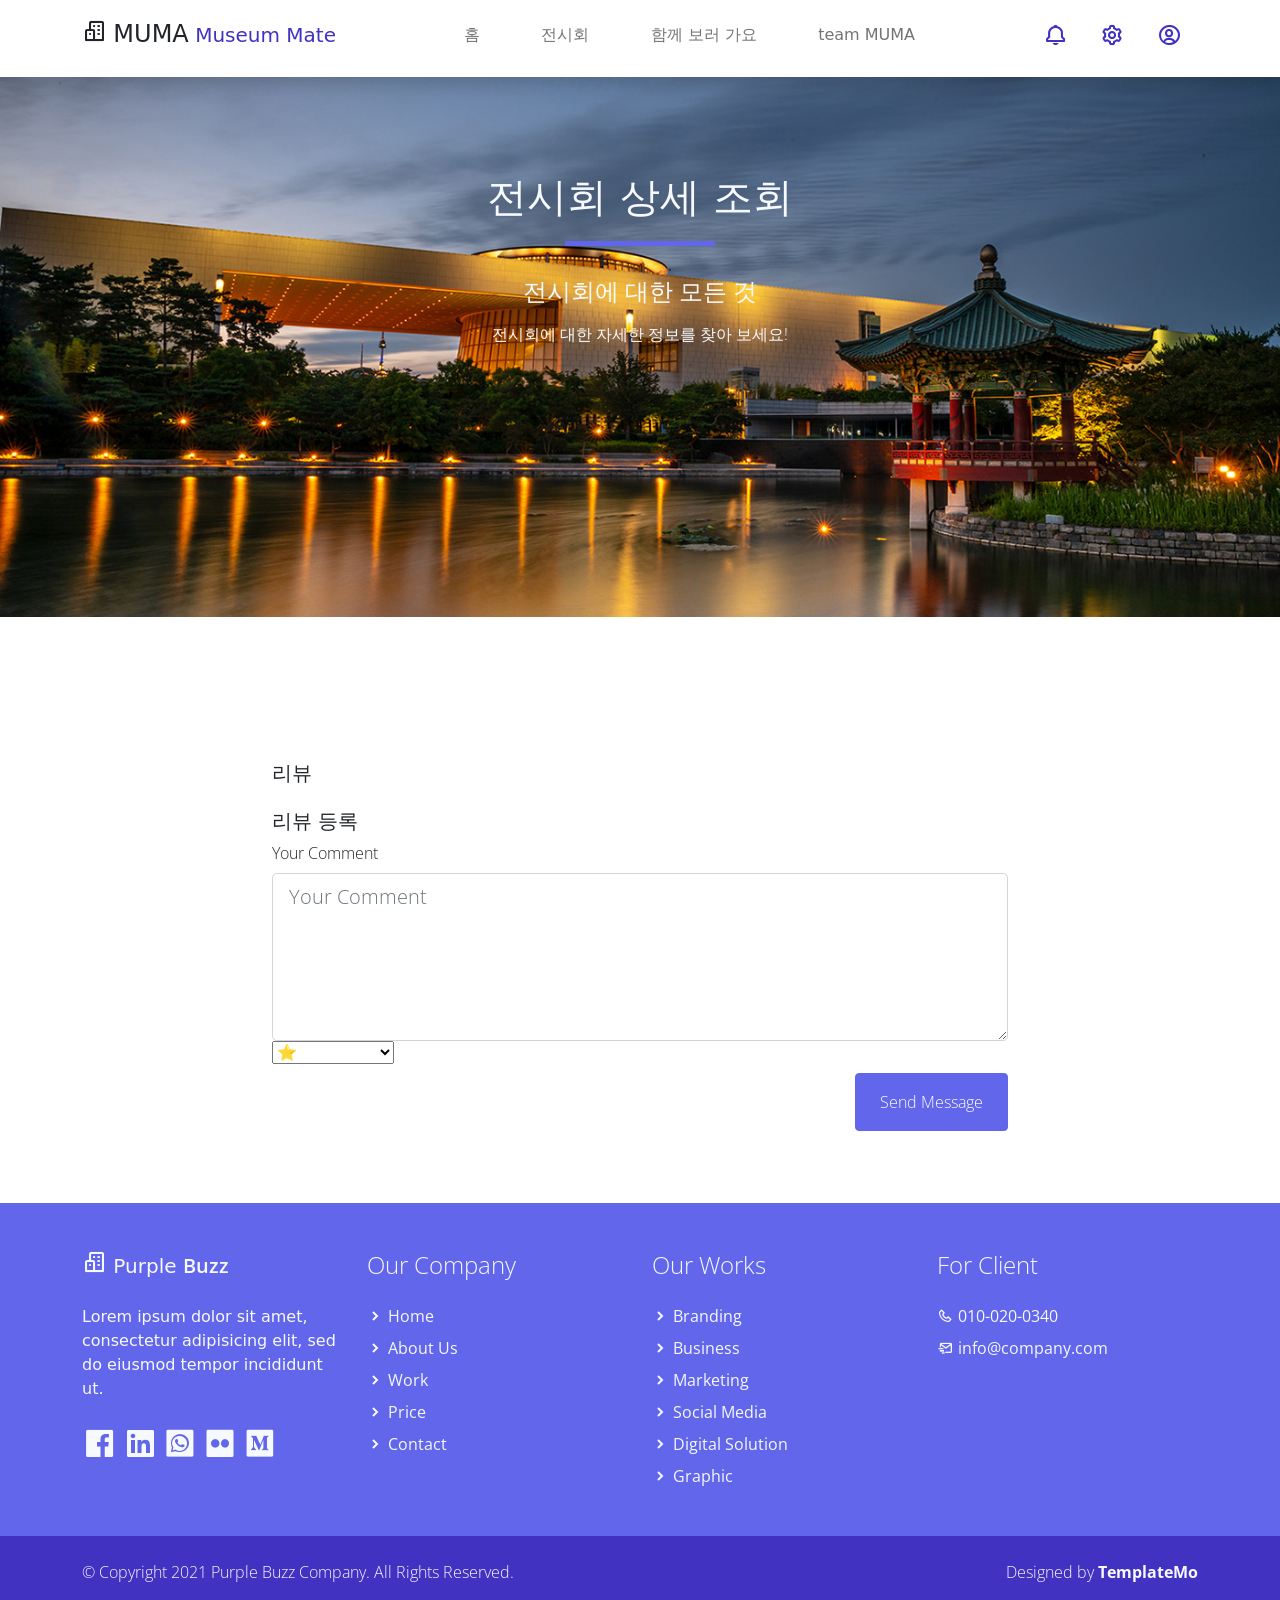
==== commit f89ff060: "feat: 댓글, 북마크, 조회페이지 수정" ====
--- a/work-single.html
+++ b/work-single.html
@@ -17,7 +17,7 @@
     <!-- Custom CSS -->
     <link rel="stylesheet" href="assets/css/custom.css">
 
-    
+
 </head>
 
 <body>
@@ -34,7 +34,8 @@
                 <span class="navbar-toggler-icon"></span>
             </button>
 
-            <div class="align-self-center collapse navbar-collapse flex-fill  d-lg-flex justify-content-lg-between" id="navbar-toggler-success">
+            <div class="align-self-center collapse navbar-collapse flex-fill  d-lg-flex justify-content-lg-between"
+                id="navbar-toggler-success">
                 <div class="flex-fill mx-xl-5 mb-2">
                     <ul class="nav navbar-nav d-flex justify-content-between mx-xl-5 text-center text-dark">
                         <li class="nav-item">
@@ -62,9 +63,10 @@
     <!-- Close Header -->
 
 
-    <!-- Start Banner Hero -->
+    <!-- 스타트 배너 -->
     <div id="index_banner" class="bg-light w-100">
-        <div class="container-fluid text-light d-flex justify-content-center align-items-center border-0 rounded-0 p-0 py-5">
+        <div
+            class="container-fluid text-light d-flex justify-content-center align-items-center border-0 rounded-0 p-0 py-5">
             <div class="banner-content col-lg-8 m-lg-auto text-center py-5 px-3">
                 <h1 class="banner-heading h2 pb-5 typo-space-line-center">전시회 상세 조회</<h1>
                 </h1>
@@ -75,56 +77,38 @@
             </div>
         </div>
     </div>
-    <!-- End Banner Hero -->
-
-    <!-- Start Work Sigle -->
+    <!-- 스타트 배너 끝 -->
+
+
+    <!-- 상세조회 화면 구성 -->
     <section id="exhibition-container" class="container py-5">
 
-        <div class="row pt-5">
-            <div class="worksingle-content col-lg-8 m-auto text-left justify-content-center">
-                <h2 class="worksingle-heading h3 pb-3 light-300 typo-space-line">전시회 제목 들어갈 자리</h2>
-                <p class="worksingle-footer py-3 text-muted light-300">
-                    Lorem ipsum dolor sit amet, consectetur adipisicing elit, sed do eiusmod
-                    tempor incididunt ut labore et dolore magna aliqua. Ut enim ad minim veniam,
-                    quis nostrud exercitation ullamco laboris nisi ut aliquip ex ea commodo
-                    consequat. Duis aute irure dolor in reprehenderit in voluptate velit esse
-                    cillum dolore eu fugiat nulla pariatur. Excepteur sint occaecat cupidatat non
-                    proident, sunt in culpa qui officia deserunt mollit anim id est laborum.
-                </p>
-            </div>
-        </div>
-
-        <!-- End Slider -->
-        <div class="row">
-            <div class="col-md-8 m-auto text-left justify-content-center">
-                <p class="pt-5 text-muted light-300">
-                    You are permitted to download, modify and use Purple Buzz template for your websites. You are <strong>not permitted</strong> to re-distribute this template ZIP file on any other template websites. It is super easy to simply copy and repost the ZIP file on any <a rel="nofollow" href="https://www.google.com/search?q=free+css" target="_blank">Free CSS</a> template websites.
-                </p>
-            </div>
-        </div>
-        
-        <!-- End Work Sigle -->
+    </section>
+
+
+    <!-- 리뷰 기능 -->
+    <section  class="container py-5">
 
         <!-- Start Comment -->
         <div class="row justify-content-center">
             <div class="worksingle-comment-heading col-8 m-auto pb-3">
-                <h4 class="h5">Comments</h4>
-            </div>
-        </div>
-
-        <div class="row pb-4">
+                <h4 class="h5">리뷰</h4>
+            </div>
+        </div>
+        <div id="comment-container">
+
+        </div>
+        <!-- <div class="row pb-4">
             <div class="worksingle-comment-body col-md-8 m-auto">
                 <div class="d-flex">
-                    <div>
-                        <img class="rounded-circle" src="./assets/img/team-05.jpg" style="width: 50px;">
-                    </div>
                     <div class="comment-body">
                         <div class="comment-header d-flex justify-content-between ms-3">
                             <div class="header text-start">
                                 <h5 class="h6">John Doe</h5>
                                 <p class="text-muted light-300">10 mins ago</p>
                             </div>
-                            <a href="#" class="text-decoration-none text-secondary"><i class='bx bxs-share me-2'></i>Reply</a>
+                            <a href="#" class="text-decoration-none text-secondary"><i
+                                    class='bx bxs-share me-2'></i>Reply</a>
                         </div>
                         <div class="footer">
                             <div class="card-body border ms-3 light-300">
@@ -136,37 +120,39 @@
                     </div>
                 </div>
             </div>
-        </div>
-        
+        </div> -->
+
         <!-- End Comment -->
         <div class="row pb-4">
-            <div class="col-lg-8 m-auto">
-                <div class="d-flex">
-                    <div>
-                        <img class="rounded-circle" src="./assets/img/team-01.jpg" style="width: 50px;">
+            <div class="worksingle-comment-footer col-lg-8 m-auto">
+                <h4 class="h5">리뷰 등록</h4>
+                <!-- <form class="col-md-12 m-auto" method="POST" action="#" role="form"> -->
+
+                <div class="form-group">
+                    <label class="pb-2 pt-sm-0 pt-4 light-300" for="inputmessage">Your Comment</label>
+                    <textarea class="form-control form-control-lg light-300" id="inputmessage" name="inputmessage" placeholder="Your Comment" rows="5"></textarea>
+                </div>
+                <select id="starValue">
+                    <option value="1">&#11088;</option>
+                    <option value="2">&#11088;&#11088;</option>
+                    <option value="3">&#11088;&#11088;&#11088;</option>
+                    <option value="4">&#11088;&#11088;&#11088;&#11088;</option>
+                    <option value="5">&#11088;&#11088;&#11088;&#11088;&#11088;</option>
+                </select>
+
+                <div class="form-row pt-2">
+                    <div class="col-md-12 col-10 text-end">
+                        <button type="button" onclick=postWithAuth() class="btn btn-secondary text-white px-md-4 px-2 py-md-3 py-1 radius-0 light-300">Send Message</button>
                     </div>
-                    <div class="comment-body">
-                        <div class="comment-header d-flex justify-content-between ms-3">
-                            <div class="header text-start">
-                                <h5 class="h6">Jane Doe</h5>
-                                <p class="text-muted light-300">5 mins ago</p>
-                            </div>
-                            <a href="#" class="text-decoration-none text-secondary"><i class='bx bxs-share me-2'></i>Reply</a>
-                        </div>
-                        <div class="footer">
-                            <div class="card-body border ms-3 light-300">
-                                Lorem ipsum dolor sit amet, consectetur adipisicing elit, sed do eiusmod
-                                tempor incididunt ut labore et dolore magna aliqua. Ut enim ad minim veniam,
-                                quis.
-                            </div>
-                        </div>
-                    </div>
-                </div>
-            </div>
-        </div>
+                </div>
+                <!-- </form> -->
+            </div>
+        </div>
+
+
         <!-- End Comment Form -->
-
     </section>
+
     <!-- End Work Sigle -->
 
     <!-- Start Footer -->
@@ -206,7 +192,7 @@
                         </li>
                         <li class="list-inline-item m-0">
                             <a class="text-light" target="_blank" href="https://www.medium.com/">
-                                <i class='bx bxl-medium-square bx-md' ></i>
+                                <i class='bx bxl-medium-square bx-md'></i>
                             </a>
                         </li>
                     </ul>
@@ -216,19 +202,24 @@
                     <h3 class="h4 pb-lg-3 text-light light-300">Our Company</h2>
                         <ul class="list-unstyled text-light light-300">
                             <li class="pb-2">
-                                <i class='bx-fw bx bxs-chevron-right bx-xs'></i><a class="text-decoration-none text-light" href="index.html">Home</a>
+                                <i class='bx-fw bx bxs-chevron-right bx-xs'></i><a
+                                    class="text-decoration-none text-light" href="index.html">Home</a>
                             </li>
                             <li class="pb-2">
-                                <i class='bx-fw bx bxs-chevron-right bx-xs'></i><a class="text-decoration-none text-light py-1" href="about.html">About Us</a>
+                                <i class='bx-fw bx bxs-chevron-right bx-xs'></i><a
+                                    class="text-decoration-none text-light py-1" href="about.html">About Us</a>
                             </li>
                             <li class="pb-2">
-                                <i class='bx-fw bx bxs-chevron-right bx-xs'></i><a class="text-decoration-none text-light py-1" href="work.html">Work</a>
+                                <i class='bx-fw bx bxs-chevron-right bx-xs'></i><a
+                                    class="text-decoration-none text-light py-1" href="work.html">Work</a>
                             </li>
                             <li class="pb-2">
-                                <i class='bx-fw bx bxs-chevron-right bx-xs'></i></i><a class="text-decoration-none text-light py-1" href="pricing.html">Price</a>
+                                <i class='bx-fw bx bxs-chevron-right bx-xs'></i></i><a
+                                    class="text-decoration-none text-light py-1" href="pricing.html">Price</a>
                             </li>
                             <li class="pb-2">
-                                <i class='bx-fw bx bxs-chevron-right bx-xs'></i><a class="text-decoration-none text-light py-1" href="contact.html">Contact</a>
+                                <i class='bx-fw bx bxs-chevron-right bx-xs'></i><a
+                                    class="text-decoration-none text-light py-1" href="contact.html">Contact</a>
                             </li>
                         </ul>
                 </div>
@@ -237,22 +228,28 @@
                     <h2 class="h4 pb-lg-3 text-light light-300">Our Works</h2>
                     <ul class="list-unstyled text-light light-300">
                         <li class="pb-2">
-                            <i class='bx-fw bx bxs-chevron-right bx-xs'></i><a class="text-decoration-none text-light py-1" href="#">Branding</a>
-                        </li>
-                        <li class="pb-2">
-                            <i class='bx-fw bx bxs-chevron-right bx-xs'></i><a class="text-decoration-none text-light py-1" href="#">Business</a>
-                        </li>
-                        <li class="pb-2">
-                            <i class='bx-fw bx bxs-chevron-right bx-xs'></i><a class="text-decoration-none text-light py-1" href="#">Marketing</a>
-                        </li>
-                        <li class="pb-2">
-                            <i class='bx-fw bx bxs-chevron-right bx-xs'></i><a class="text-decoration-none text-light py-1" href="#">Social Media</a>
-                        </li>
-                        <li class="pb-2">
-                            <i class='bx-fw bx bxs-chevron-right bx-xs'></i><a class="text-decoration-none text-light py-1" href="#">Digital Solution</a>
-                        </li>
-                        <li class="pb-2">
-                            <i class='bx-fw bx bxs-chevron-right bx-xs'></i><a class="text-decoration-none text-light py-1" href="#">Graphic</a>
+                            <i class='bx-fw bx bxs-chevron-right bx-xs'></i><a
+                                class="text-decoration-none text-light py-1" href="#">Branding</a>
+                        </li>
+                        <li class="pb-2">
+                            <i class='bx-fw bx bxs-chevron-right bx-xs'></i><a
+                                class="text-decoration-none text-light py-1" href="#">Business</a>
+                        </li>
+                        <li class="pb-2">
+                            <i class='bx-fw bx bxs-chevron-right bx-xs'></i><a
+                                class="text-decoration-none text-light py-1" href="#">Marketing</a>
+                        </li>
+                        <li class="pb-2">
+                            <i class='bx-fw bx bxs-chevron-right bx-xs'></i><a
+                                class="text-decoration-none text-light py-1" href="#">Social Media</a>
+                        </li>
+                        <li class="pb-2">
+                            <i class='bx-fw bx bxs-chevron-right bx-xs'></i><a
+                                class="text-decoration-none text-light py-1" href="#">Digital Solution</a>
+                        </li>
+                        <li class="pb-2">
+                            <i class='bx-fw bx bxs-chevron-right bx-xs'></i><a
+                                class="text-decoration-none text-light py-1" href="#">Graphic</a>
                         </li>
                     </ul>
                 </div>
@@ -261,10 +258,12 @@
                     <h2 class="h4 pb-lg-3 text-light light-300">For Client</h2>
                     <ul class="list-unstyled text-light light-300">
                         <li class="pb-2">
-                            <i class='bx-fw bx bx-phone bx-xs'></i><a class="text-decoration-none text-light py-1" href="tel:010-020-0340">010-020-0340</a>
-                        </li>
-                        <li class="pb-2">
-                            <i class='bx-fw bx bx-mail-send bx-xs'></i><a class="text-decoration-none text-light py-1" href="mailto:info@company.com">info@company.com</a>
+                            <i class='bx-fw bx bx-phone bx-xs'></i><a class="text-decoration-none text-light py-1"
+                                href="tel:010-020-0340">010-020-0340</a>
+                        </li>
+                        <li class="pb-2">
+                            <i class='bx-fw bx bx-mail-send bx-xs'></i><a class="text-decoration-none text-light py-1"
+                                href="mailto:info@company.com">info@company.com</a>
                         </li>
                     </ul>
                 </div>
@@ -282,7 +281,8 @@
                     </div>
                     <div class="col-lg-6 col-sm-12">
                         <p class="text-lg-end text-center text-light light-300">
-                            Designed by <a rel="sponsored" class="text-decoration-none text-light" href="https://templatemo.com/" target="_blank"><strong>TemplateMo</strong></a>
+                            Designed by <a rel="sponsored" class="text-decoration-none text-light"
+                                href="https://templatemo.com/" target="_blank"><strong>TemplateMo</strong></a>
                         </p>
                     </div>
                 </div>
@@ -299,9 +299,9 @@
     <script src="assets/js/jquery.min.js"></script>
     <!-- Page Script -->
     <script>
-        $(window).load(function() {
+        $(window).load(function () {
             // Slide
-            $('.templatemo-slide-link').click(function() {
+            $('.templatemo-slide-link').click(function () {
                 var this_href = $(this).attr('href');
                 $('#templatemo-slide-link-target img').attr('src', this_href);
                 return false;
@@ -313,14 +313,18 @@
     <script src="assets/js/templatemo.js"></script>
     <!-- Custom -->
     <script src="assets/js/custom.js"></script>
+
+
+    <!-- 전체 페이지 구성 -->
     <script>
         const queryString = window.location.href.split('?')[1]
         const id = queryString.split('=')[1]
+        console.log(window.localStorage.getItem('token'))
         fetch(`http://localhost:8080/api/v1/exhibitions/${id}`)
-        .then(res => res.json())
-        .then(contents => {
-            console.log(contents.result)
-            const html = `
+            .then(res => res.json())
+            .then(contents => {
+                console.log(contents.result)
+                const html = `
             <div class="row pt-5">
                 <div class="worksingle-content col-lg-8 m-auto text-left justify-content-center">
                     <h2 class="worksingle-heading h3 fw-bold pb-3 light-300 typo-space-line">${contents.result.name}</h2><br>
@@ -335,34 +339,141 @@
                             <h6 class>기간&nbsp;&nbsp;&nbsp;&nbsp;&nbsp;&nbsp;&nbsp;&nbsp;&nbsp; ${contents.result.startAt} ~ ${contents.result.endAt}<h6><br>
                             <h6 class>관람연령 &nbsp;&nbsp;${contents.result.ageLimit}<h6><br>
                             <h6 class>가격&nbsp;&nbsp;&nbsp;&nbsp;&nbsp;&nbsp;&nbsp;&nbsp;&nbsp; ${contents.result.price}<h6><br>
+                            <div>
+                                <button id="bookmarkBtn" style="margin-left:1rem; border:none;">북마크</button><span style=''>&#128278;</span>
+                            </div>
                         </div>
                     </div>
                 </div>
-                
+
                 <div class="worksingle-content col-lg-8 m-auto text-left justify-content-center">
-                    <h4 class="worksingle-heading h4 pb-3 fw-bold light-300 typo-space-line">이용정보</h4>
-                        <div><img src=${contents.result.detailInfoImgUrl} /></div>
+                    <h4 class="worksingle-heading h4 pb-3 fw-bold light-300 typo-space-line">공지사항</h4>
                         <p>${contents.result.detailInfo}</p>
                 </div>
-                
+
+                <div class="worksingle-content col-lg-8 m-auto text-left justify-content-center">
+                    <h4 class="worksingle-heading h4 pb-3 fw-bold light-300 typo-space-line">상세정보</h4>
+                <div><img src=${contents.result.detailInfoImgUrl.split(',')[0]} /></div>
+                </div>
                            
                 <div class="worksingle-content col-lg-8 m-auto text-left justify-content-center">
-                    <h4 class="worksingle-heading h4 pb-3 fw-bold light-300 typo-space-line">주의사항</h4>
-                        <div><img src=${contents.result.noticeImgUrl} /></div>
+                    <h4 class="worksingle-heading h4 pb-3 fw-bold light-300 typo-space-line">안내사항</h4>
                         <p>${contents.result.notice}</p>
-                        
-                </div>
-
-
-
+                        <div>${
+                            contents.result.noticeImgUrl 
+                                ? '<img src="' + contents.result.noticeImgUrl.split(',')[0] + '" />'
+                                : '<div>no image</div>'
+                        }</div>
+                </div>
                 
             </div>
             `
 
-            const div = document.getElementById('exhibition-container')
-            div.innerHTML = html;
-        })
+                const div = document.getElementById('exhibition-container')
+                div.innerHTML = html;
+
+                const token = window.localStorage.getItem('token')
+                const queryString1 = window.location.href.split('?')[1]
+                const id1 = queryString.split('=')[1]
+                const btn = document.getElementById('bookmarkBtn')
+                console.log(token)
+                btn.addEventListener('click', function() {
+                    fetch(`http://localhost:8080/api/v1/exhibitions/${id1}/bookmarks`, {
+                        method: 'POST',
+                        mode: 'cors',
+                        headers: {
+                            'Content-Type': 'application/json',
+                            "Authorization": `Bearer ${token}`
+                        },
+                    }).then((res) => res.json())
+                    .then((res) => {
+                        console.log(res.result)
+                    })
+                    .catch(err => {
+                        console.log(err)
+                    }) 
+                })
+            })
+
+        const queryString1 = window.location.href.split('?')[1]
+        const id1 = queryString.split('=')[1]
+        fetch(`http://localhost:8080/api/v1/reviews/${id1}/reviews`)
+            .then(res => res.json())
+            .then(contents => {
+                let html = ''
+                for (const content of contents.result.content) {
+                    html += `
+                        <div class="row pb-4">
+                        <div class="worksingle-comment-body col-md-8 m-auto">
+                            <div class="d-flex">
+                                <div class="comment-body">
+                                        <div class="comment-header d-flex justify-content-between ms-3">
+                                            <div class="header text-start">
+                                                <h5 class="h6">${content.userName}</h5>
+                                                <p class="text-muted light-300">${content.createdAt}</p>
+                                                <p class="text-muted light-300">${
+                                                    // content.star
+                                                    Array.from({ length: content.star }, (_, i) => `<span style=''>&#11088;</span>`).join('')
+                                                }</p>
+                                            </div>
+                                        </div>
+                                        <div class="footer">
+                                            <div>${content.title}</div>
+                                            <div class="card-body border ms-3 light-300">
+                                                ${content.content}
+                                            </div>
+                                        </div>
+                                    </div>
+                                </div>
+                            </div>
+                        </div>
+                    `
+                }
+                
+                const div = document.getElementById('comment-container')
+                div.innerHTML = html;
+            })
     </script>
+
+
+   
+<script>
+    async function postWithAuth() {
+    // let url = base_url + detail_url;
+    const queryStrings = window.location.href.split('?')[1];
+    let id = 1;
+    for (const query of queryStrings.split('&')) {
+        if (query[0] === 'id') {
+            id = query[1]
+        }
+    }
+    const textArea = document.getElementById('inputmessage')
+    const selectedStar = document.getElementById('starValue')
+    try {
+        let res = await fetch(`http://localhost:8080/api/v1/reviews/${id}`, {
+            method: 'post',
+            mode: 'cors',
+            headers: {
+                'Content-Type': 'application/json',
+                "Authorization": `Bearer eyJhbGciOiJIUzI1NiJ9.eyJlbWFpbCI6InRlc3RAdGVzdC50ZXN0IiwiaWF0IjoxNjc2MDkzODg2LCJleHAiOjE2NzYwOTc0ODZ9.yt7ftwLJOAJoTf4oePwPhBesg4Aze8h-qHTL2GNiJuA`
+            },
+            body: JSON.stringify({
+                title: '제목',
+                content: textArea.value,
+                star: selectedStar.value,
+                visitedDate: new Date()
+            })
+        });
+        if(res.status!=200){
+            alert(await res.json())
+        }
+        return await res.status;
+    } catch (error) {
+        console.log(error);
+        alert("Request Error!");
+    }
+}
+</script>
 </body>
 
 </html>
--- a/assets/css/templatemo.css
+++ b/assets/css/templatemo.css
@@ -76,22 +76,20 @@
 
 #div_root{
   display: flex;
-  margin:auto;
-  width:auto;
+  margin: auto;
+  width: auto;
 }
 
 #div_img{
-  width:50%;
-  height:auto;
-  float:left;
+  width: auto;
+  height: auto;
   background: color #878787;
-  text-align:left;
+  text-align: left;
 }
 
 #div_spec{
-  width:50%;
-  height:auto;
-  float:left;
+  width: auto;
+  height: auto;
   background-color:#819FF7;
 }
 
--- a/assets/css/custom.css
+++ b/assets/css/custom.css
@@ -3,32 +3,4 @@
 
 https://templatemo.com/tm-561-purple-buzz
 
-*/
-
-#div_root{
-    margin:auto;
-    width:auto;
-  }
-  
-  #div_img{
-    width:40%;
-    height:300px;
-    float:left;
-    background-color:#819FF7;
-    text-align:left;
-  }
-  
-  #div_col{
-    width:10%;
-    height:auto;
-    float:left;
-    background-size:100%;
-    text-align:center;
-  }
-  
-  #div_spec{
-    width:40%;
-    height:300px;
-    float:left;
-    background-color:#819FF7;
-  }
+*/
